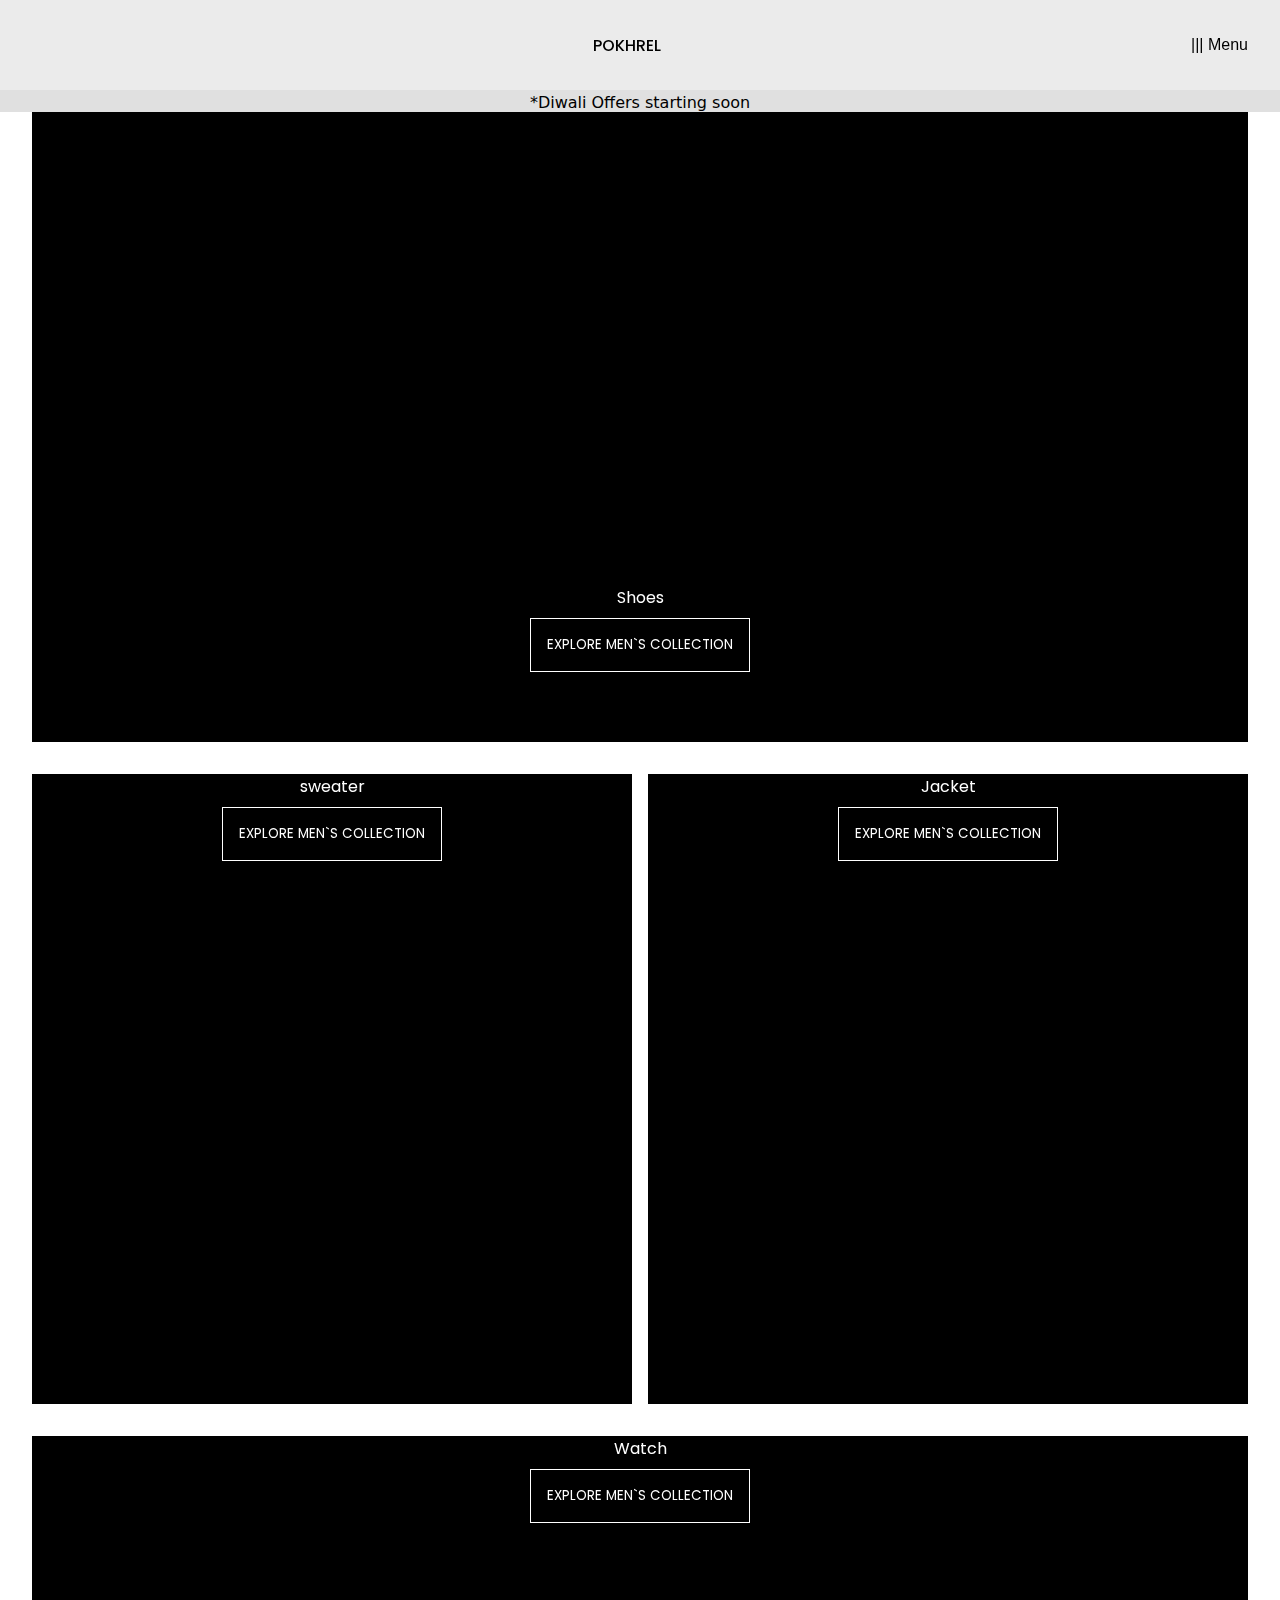
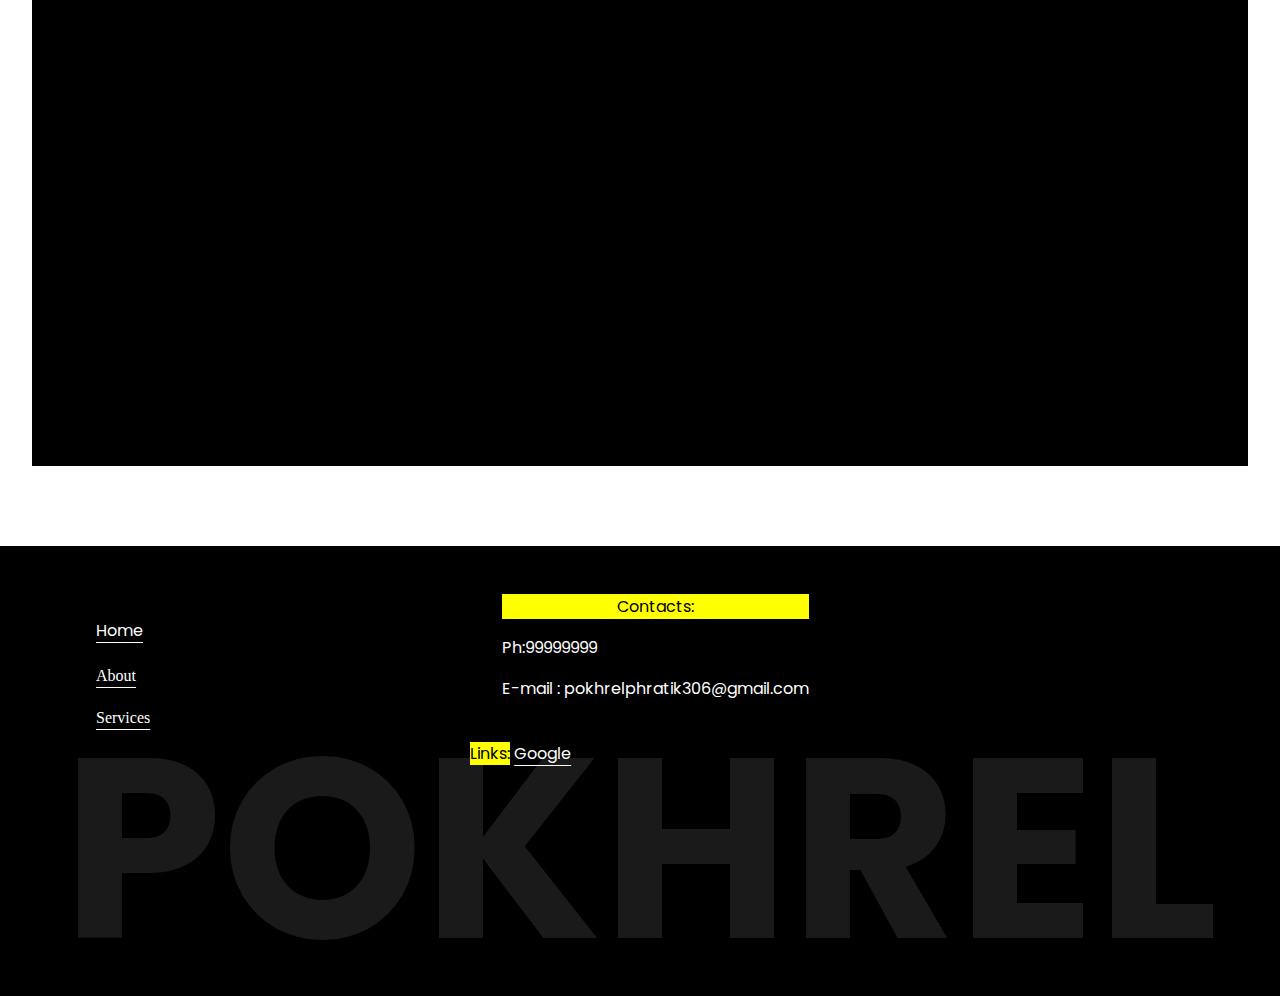
==== index.html @ b0b7d76a "adding all files excluding images" ====
<!DOCTYPE html>
<html lang="en">

<head>
    <meta charset="UTF-8">
    <meta name="viewport" content="width=device-width, initial-scale=1.0">
    <meta name="author" content="Parteek Pokhrel Accociated with Anmol Randhawa">
    <meta name="description" content="Fashon Website for the Last Semester Project">
    <title>POKHREL/Home</title>
    <link rel="icon" type="image/x-icon" href="project1imgs/icons/shopping-bag.png">
    <link rel="stylesheet" href="01-project1.Css">
    <link rel="stylesheet" href="02-project1.css">


    <style>
       

        /* <!-- // custome content grid width design //  --> */
        .Custome-width-content {
            display: grid;
            grid-template-columns: [full] 2rem [breakout-start] 1rem [content-start] 1fr [content-end] 2rem[breakout-end] 2rem[full];
        }

        .Custome-width-content * {
            grid-column: content;
        }

        /* <!-- // custome content grid width design ends //  --> */


        @media (width>540px) {

            /* <!-- // custome breakoutwidth design //  --> */
            .Custome-width-content {
                display: grid;
                grid-template-columns: [full] 1fr [breakout-start] 5rem [content-start] 25rem [content-end] 5rem[breakout-end] 1fr[full];
            }

            .Custome-width-content * {
                grid-column: content;
            }

            /* <!-- // custome breakout width design ends //  --> */
        }
        @import url('https://fonts.googleapis.com/css2?family=Delius&display=swap');
       
    </style>



</head>

<body>


    <header>
        <div class="navWrapper">
            <img src="project1imgs/icons/profile-user.png" alt="">

            <ul class="navlinks">
                <li class="navLinks--items"><a href="#HOME-PAGE">POKHREL</a></li>
                <li class="navLinks--items js-menubtn"> ||| Menu
                    <div visiblility="false" class="navLinks--items--Menu">
                        <ul>
                           
                            <li class="manuItems"><a href="collections.html">

                                    <span>Collections</span></a></li>

                            <li class="manuItems"><a href="clothes.html">

                                    <span>Clothes</span></a></li>

                            <li class="manuItems"><a href="Shoes&Watches.html">

                                    <span>Shoes & Watches</span></a></li>


                            <li class="manuItems menu-MetaOption"><a href="extra.html">

                                    <span>Your Orders</span>
                                </a></li>


                            <li class="manuItems menu-MetaOption"><a href="about.html">

                                    <span>About Us</span>
                                </a></li>



                        </ul>
                    </div>
                </li>
            </ul>




        </div>
    </header>


    <main>
        <section class="homePage-Section" id="HOME-PAGE"></section>
        <!-- notify bar  -->
        <div class=" hompageItem notifybar">

            *Diwali Offers starting soon

        </div>

            <!-- images homepage  -->
              <div class="hompageItem ImagesGrid">

            <!-- <div class="images-gridItem">
                <img src="project1imgs/watch1.png" alt="">
                <div class="prodcutInfo">
                    <p>Watch</p>
                    <button>EXPLORE MEN`S COLLECTION</button>
                </div>
            </div> -->

        </div>
        </section>


    </main>

    <footer>
        
            <div class="footerLogo"><h2>POKHREL</h2></div>
            <div class="footerContent">

                <ul class="footerLists">
                    <li class="footersList-items1"><a href="#HOME-PAGE">Home</a></li>
                    <li class="footersList-items1">About</li>
                    <li class="footersList-items1">Services</li>
                </ul>
                <ul class="footerLists">
                    <li class="footerList-items2 ContactList"> <span class="footerHeading">Contacts:</span>
                       <span>Ph:99999999</span>
                       <span>E-mail : pokhrelphratik306@gmail.com</span>
                    </li>
                    <li class="footerList-items2"><span class="footerHeading">Links:</span>
                        <span><a href="www.google.com">Google</a></span>
                        
                    </li>
                </ul>

            </div>

        
    </footer>

</body>
<script>

    const imageGrid = document.querySelector('.ImagesGrid');
    const menuBtn = document.querySelector('.js-menubtn');
    let menuElement = document.querySelector('.navLinks--items--Menu');
    let menuVisibility = menuElement.getAttribute('visiblility');

    //  for header only
    menuBtn.addEventListener('click', () => {

        if (menuVisibility === 'false') {
            console.log('seeting ture');
            menuVisibility = "true";
            menuElement.setAttribute('visibility', menuVisibility);
        } else {
            console.log('seeting false');
            menuVisibility = "false";
            menuElement.setAttribute('visibility', menuVisibility);
        }

    })


    // home page images //

    const imagesOnHome = [
        {
            image: 'project1imgs/pexels-ana-vieira-1110685065-26542634.jpg',
            title: 'Shoes',
            button: 'EXPLORE MEN`S COLLECTION'
        },
        {
            image: 'project1imgs/pexels-koolshooters-6975803.jpg',
            title: 'sweater',
            button: 'EXPLORE MEN`S COLLECTION'
        },
        {
            image: 'project1imgs/pexels-koolshooters-6975999.jpg',
            title: 'Jacket',
            button: 'EXPLORE MEN`S COLLECTION'
        },
        {
            image: 'project1imgs/watch1.png',
            title: 'Watch',
            button: 'EXPLORE MEN`S COLLECTION'
        }
    ];


    // for homepage images
    let htmlGenerator = '';

    imagesOnHome.forEach((img) => {

        htmlGenerator += ` <div class="images-gridItem" style=" --bgImg: url(${img.image});">
                
                <div class="prodcutInfo">
                <p>${img.title}</p>
                <button class="exlporeBtn">${img.button}</button>
            </div>
          
        </div>`;

        imageGrid.innerHTML = htmlGenerator;

    });

    //redirect funtion

     function redirectToCollection(){
         
        window.location.href = 'collections.html';
     }
   const Buttons = document.querySelectorAll('.exlporeBtn');

   Buttons.forEach((button)=>{
    button.addEventListener('click',redirectToCollection)
   })


</script>

</html>
---- 01-project1.Css ----
/* this file contains header settings  */

   @import url('https://fonts.googleapis.com/css2?family=Poppins:wght@500&display=swap');

   :root {
       --primanry-black: black;
       --primary-white: white;
       --prefer-gray1: #f2f2f2;
       --prefer-gray2: #e9e9e9;
       --prefer-gray3: #e0e0e0;
       --navWrapper-items-gap: 2rem;
       --header-element-sides-Gap: 1rem;
       --nav-menu-gap: 1rem;
       --animate-menu-options: 0;

   }

   * {
       margin: 0;
       padding: 0;
       box-sizing: border-box;
       font-family: "Poppins", sans-serif;
   }

   header {
       
       background: transparent;
       background-color: rgba(255, 255, 255, 0.352);
       backdrop-filter: blur(10px);
       position: fixed;
       z-index: 9999;
       width: 100vw;
       height: 10%;
       align-content: center;
   }


   .navWrapper {
       display: flex;
       gap: var(--navWrapper-items-gap);



   }

   .navWrapper img {
       width: 2rem;
       margin-left: var(--header-element-sides-Gap);


   }

   .navlinks {
       display: flex;
       list-style: none;
       width: 100%;
   }

   .navLinks--items {
       margin: auto 0;


   }

   .navLinks--items a {
       text-decoration: none;
       color: var(--primanry-black);
       font-weight: 500;

   }

   .navLinks--items:nth-child(1) {
       margin: auto;
       margin-right: 0;
       border-left: hidden;
   }

   .navLinks--items:nth-child(1),
   .navLinks--items:nth-child(2) {
       padding: 0 1rem;


   }

   .navLinks--items:last-child {
       font-family:'Lucida Sans', 'Lucida Sans Regular', 'Lucida Grande', 'Lucida Sans Unicode', Geneva, Verdana, sans-serif;
       user-select: none;
       margin-left: auto;
       margin-right: var(--header-element-sides-Gap);
       cursor: pointer;
       position: relative;
       

   }

   /* //menu in header //  */

   .navLinks--items--Menu[visibility="true"] {
       display: block;
       animation: openMenuAnimateIn 0.5s forwards ease-out;
   }

   .navLinks--items--Menu[visibility="false"] {
       display: block;
       right: -20rem;

       animation: openMenuAnimateOut 0.5s forwards ease-in;
   }

   .navLinks--items--Menu {
         transform: translate( 20px ,50px);
       display: none;
       position: absolute;
       background: transparent;
       background-color: var(--primary-white);
       right: 0;
       width: max(300px, 25vw);
       aspect-ratio: 1/2;
       overflow: hidden;
       border-radius: 12px;
       box-shadow: 0px 0px 3px 0px rgb(162, 162, 162);




   }

   .navLinks--items--Menu ul {
       margin: 25% 3rem;

       list-style: none;
       display: grid;
       grid-template-columns: 1fr;
       grid-row: 3rem;
       grid-auto-rows: 3rem;
       grid-auto-flow: row;
       row-gap: var(--nav-menu-gap);


   }

   .manuItems {
       position: relative;
       width: 100%;
       text-align: start;
       margin: 0 auto;
       border-radius: 12px;

   }

   .manuItems a {

       justify-content: start;
       align-items: center;
       gap: 1.8rem;
       padding: 0.5em 1em;
       height: 100%;

   }
   @media(hover: none){
   .manuItems:not(.menu-MetaOption) a::after{
    content: '>';
    opacity: 1;
    margin-left: 1rem;
    display: inline;}
}

   /* //hover item //  */
   @media (hover:hover){
   .manuItems:not(.menu-MetaOption) a::after{
    content: '>';
    opacity: 0;
    margin-left: 1rem;
    display: inline;
    
}
.manuItems a:hover::after {
    transition: 1s;
    opacity: 1;
     
   }}

   .menu-MetaOption a{
    color: rgb(127, 127, 127);
   }
   .menu-MetaOption a:hover{
    text-decoration: underline;
    text-underline-offset: 0.5rem;
   }



   /* // animations //  */
   @keyframes openMenuAnimateIn {
       0% {
           right: -20rem;

       }

       100% {}
   }

   @keyframes openMenuAnimateOut {
       0% {

           right: -1rem;
           display: block;

       }

       100% {
           display: none;
       }
   }
---- 02-project1.css ----
:root{
        
    --aspectL-gridImages: 1.3;
    --bgSize: 150%;
    --gridIMG-XMargin : 0;
    --gridIMG-YMargin : 0;
    --footerContent-padding: 1rem;
   }

   
    html {
        scroll-behavior: smooth;
        scroll-padding-top: 100px;
        scrollbar-width: none;
        width: 100vw;
    }


   
    .homePage-Section {
        overflow: clip;
        display: flex;
        flex-direction: column;

    }

    .notifybar {

        background-color: var(--prefer-gray3);
        min-height: 7rem;
        text-align: center;
        align-content: end;
        font-family: "Playwrite CU", system-ui;
        font-optical-sizing: auto;
    }

    .ImagesGrid{
        
        display: flex;
        flex-direction: column;
        
        gap: 1rem;
        overflow: clip;
        width: 100%;
        padding:0.5rem;
     
       
        
    }
    .images-gridItem {
        
        background: var(--bgImg) var(--gridIMG-XMargin) var(--gridIMG-YMargin), black;
        background-size: cover;
        
        background-size: var(--bgSize);
        background-repeat:no-repeat;
        position: relative;

        z-index: 1;
        width: 100%;
        aspect-ratio: 1/var(--aspectL-gridImages);
    
        height: 70svh;
        
    }
    
    
    .prodcutInfo {
        min-height: 25%;
        position: sticky;
        display: flex;
        flex-direction: column;
        z-index: 99;
        gap: 0.5rem;
        align-items: center;


    }

    .prodcutInfo p {
        color: var(--primary-white);
        user-select: none;
    }

    .prodcutInfo button {
        padding: 1rem;
        cursor: pointer;

    }
    footer{
        background-color: var( --primanry-black);
        
        height: 50svh;
        position: relative;
        overflow: hidden;
    }
    .footerLogo{
        
        position: absolute;
        width: 100vw;
        
        height: 100%;
        text-align: center;
        align-content: end;
        transform: translate(0 , 45px);
        z-index: 0;
        
    }
    .footerLogo h2{
        font-size: 20vw;
        color: var(--primary-white);
        opacity: 0.1;
    }

    /* footer settings  */
    /* footer settings  */

    .footerContent{
        align-items: center;
        padding: 2rem var(--footerContent-padding);
        z-index: 1;
        position: relative;
        color: var(--primary-white);
        display: flex;
        gap: 25vw;
    }
     .footerContent ul{
       list-style: none;
       display: flex;
       flex-direction: column;
       gap: 1.5rem;
    }
    .footerContent ul li {
        font-family: "Delius", cursive;
font-weight: 400;
font-style: normal;
text-decoration: underline;
text-underline-offset: 6px;
cursor: pointer;


}

.footerHeading{
    color: var(--primanry-black);
    background-color: yellow;
    text-align: center;

}
.footerContent ul:last-child li{
        text-decoration: none;

    }
    .footerContent a{
        color: var(--primary-white);
    }
   
    .ContactList span{
        margin: 1rem 2rem;
      display: block;
    }

 
    @media (width <= 502px){
        .images-gridItem{
            background-position: center;
            
        }
        .prodcutInfo{
            transform: translate(0, 20rem);
        }
    }

    /* //laptop //  */

    @media (width > 502px) {
        .ImagesGrid {
            display: grid;
            grid-template-columns: repeat(2,1fr);
            grid-template-rows: repeat(3, 1fr);
            grid-auto-flow: row;
            place-content: center;
            gap: 2rem 1rem;
            
            
            padding: 0 2rem;
        }
        
        .images-gridItem{
            --bgSize: 110%;
            --bgSize: cover;
            --aspectL-gridImages: 0.6;
            gap: 0;
        }


        .images-gridItem:nth-child(1){
            grid-row: 1/1;
            grid-column: 1/3;
        
        }

        .images-gridItem:nth-child(2){
            grid-row: 2/2;
            grid-column: 1/2;
            
        }
        .images-gridItem:nth-child(2),
        .images-gridItem:nth-child(3){
            
            width: 100%;
            background-position: center;
            --aspectL-gridImages: 1.2;

        }
        .images-gridItem:nth-child(3){
            grid-row: 2/2;
            grid-column: 2/3;
        }
        .images-gridItem:nth-child(4){
            grid-row: 3/3;
            grid-column: 1/3;
        
           
        }
        
        .prodcutInfo button{
            background: transparent;
            backdrop-filter: blur(10px);
            color: var(--primary-white);
            border: 1px solid var(--primary-white);
            transition: 0.6s ease-out;
        }
        .prodcutInfo button:hover {
           padding: 1rem 2rem;

    }

    .prodcutInfo{
        top: 70%;
    }

    footer{
        margin-top: 5rem;
    }
    .footerContent{
        --footerContent-padding: 6rem;

    }
    }
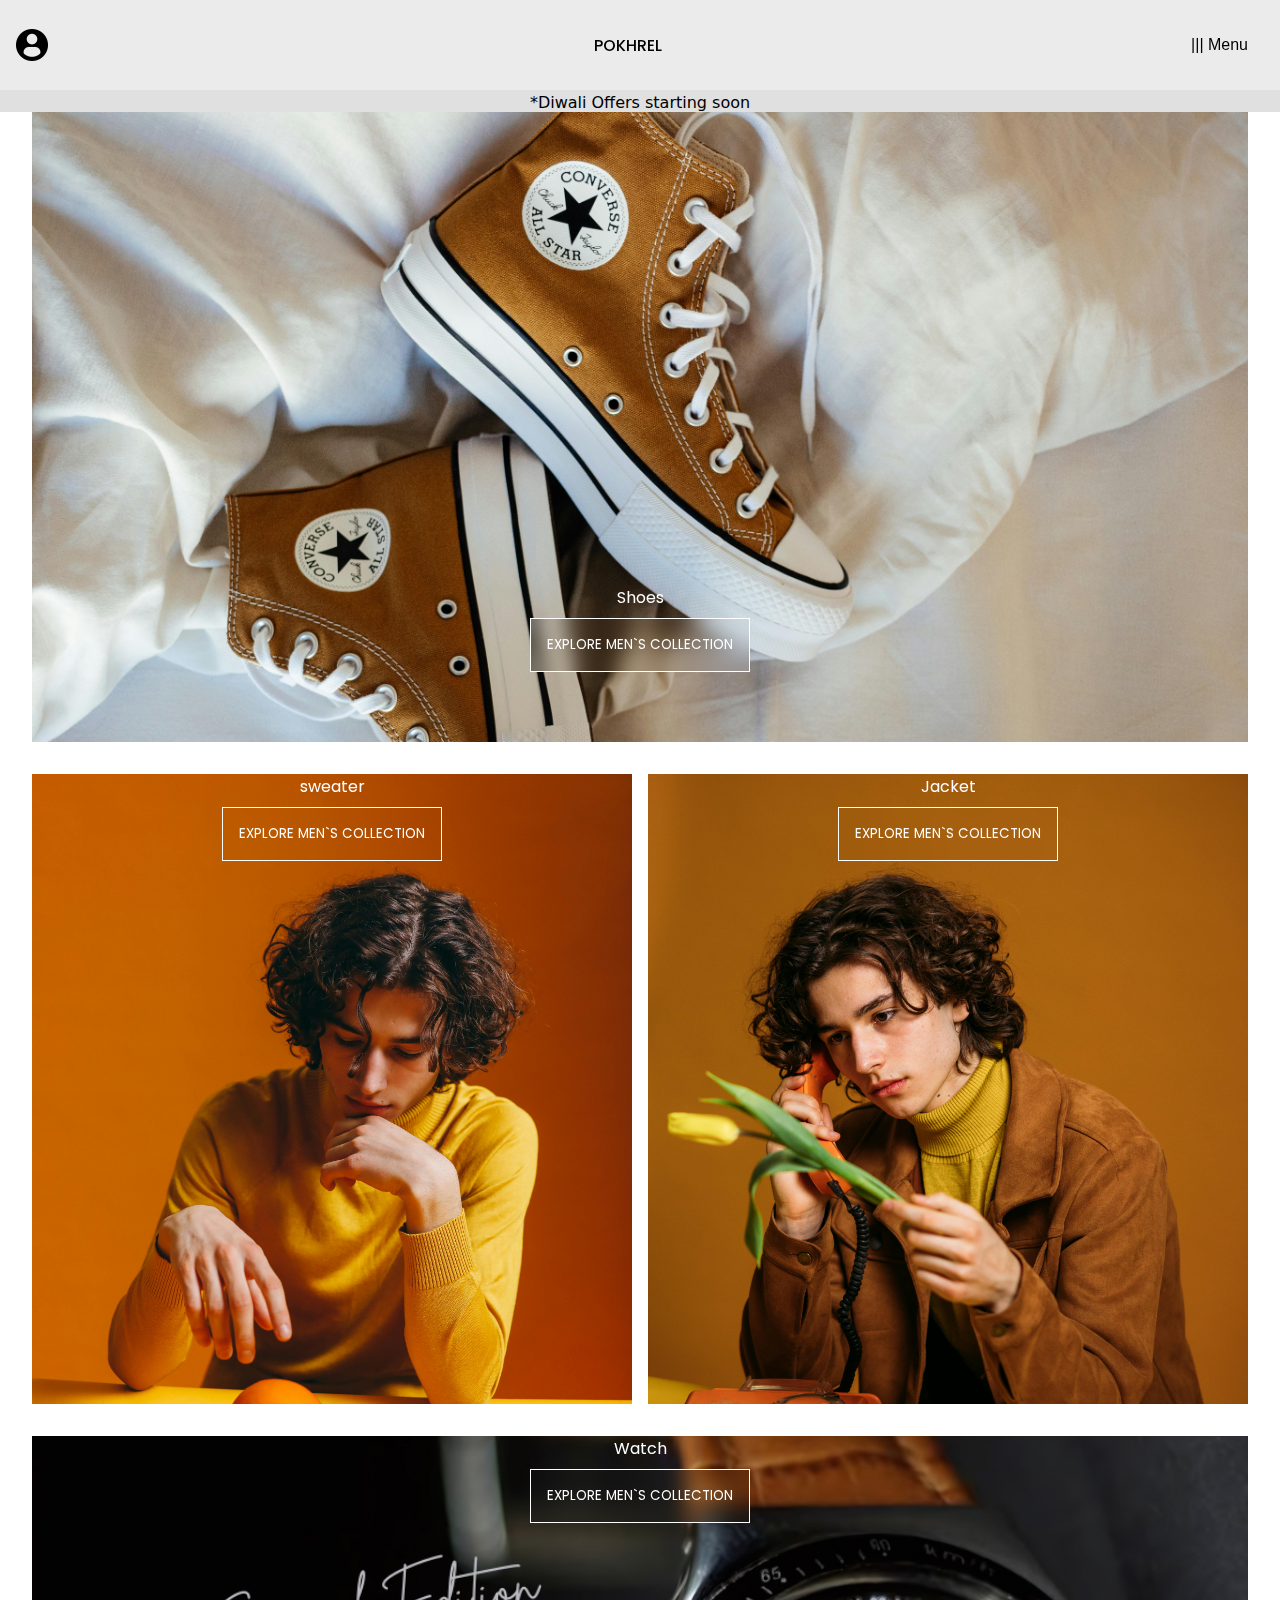
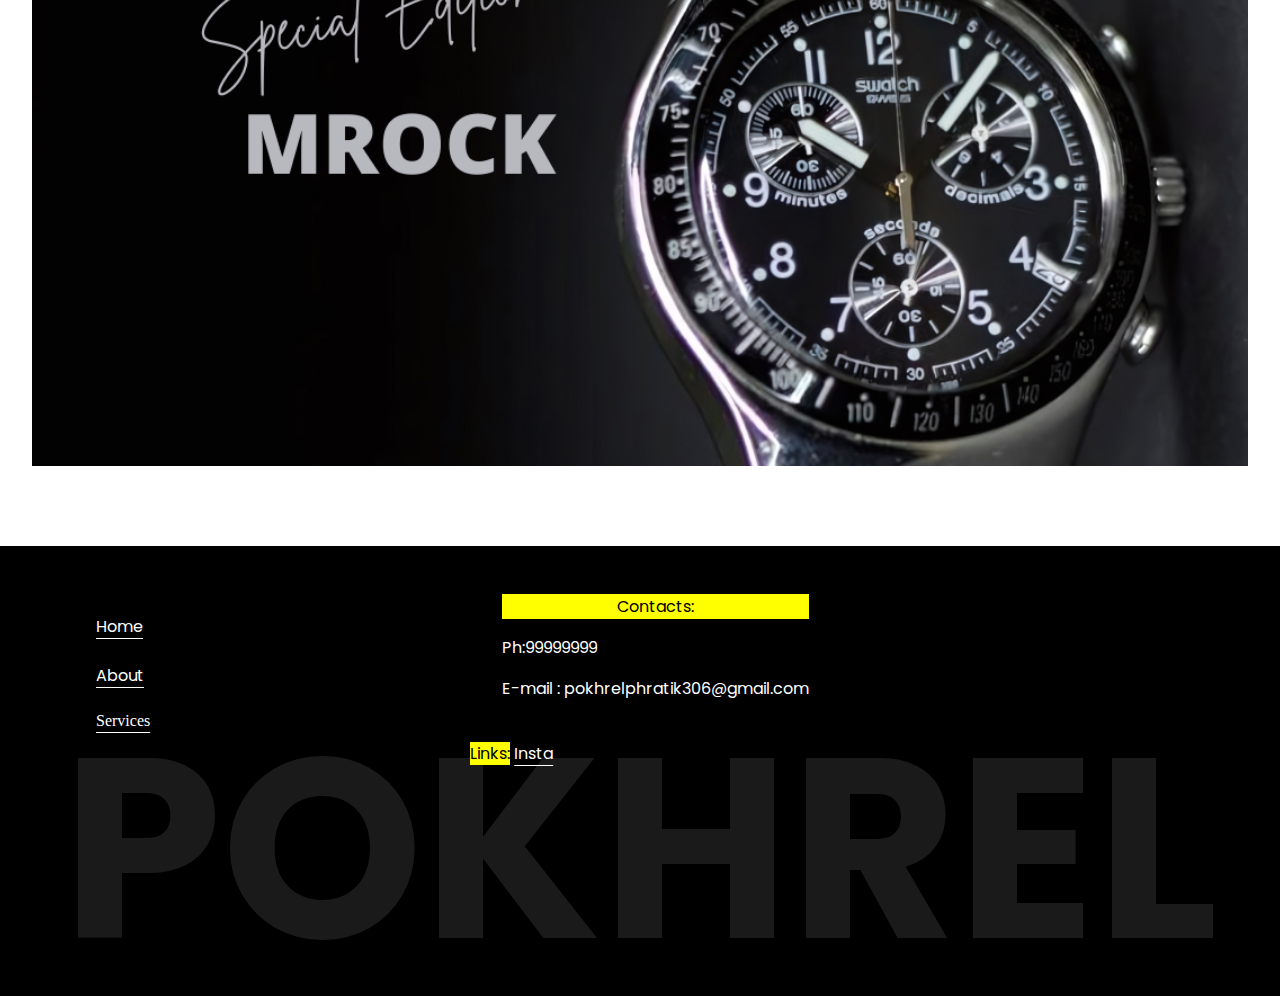
==== commit c1bba71e: "Update index.html" ====
--- a/index.html
+++ b/index.html
@@ -134,7 +134,7 @@
 
                 <ul class="footerLists">
                     <li class="footersList-items1"><a href="#HOME-PAGE">Home</a></li>
-                    <li class="footersList-items1">About</li>
+                    <li class="footersList-items1"><a href="about.html">About</a></li>
                     <li class="footersList-items1">Services</li>
                 </ul>
                 <ul class="footerLists">
@@ -143,7 +143,7 @@
                        <span>E-mail : pokhrelphratik306@gmail.com</span>
                     </li>
                     <li class="footerList-items2"><span class="footerHeading">Links:</span>
-                        <span><a href="www.google.com">Google</a></span>
+                        <span><a href="https://www.instagram.com/prateek_306?igsh=MWFsaTdrM2NxbWRiOQ==">Insta</a></span>
                         
                     </li>
                 </ul>
@@ -236,4 +236,4 @@
 
 </script>
 
-</html>+</html>
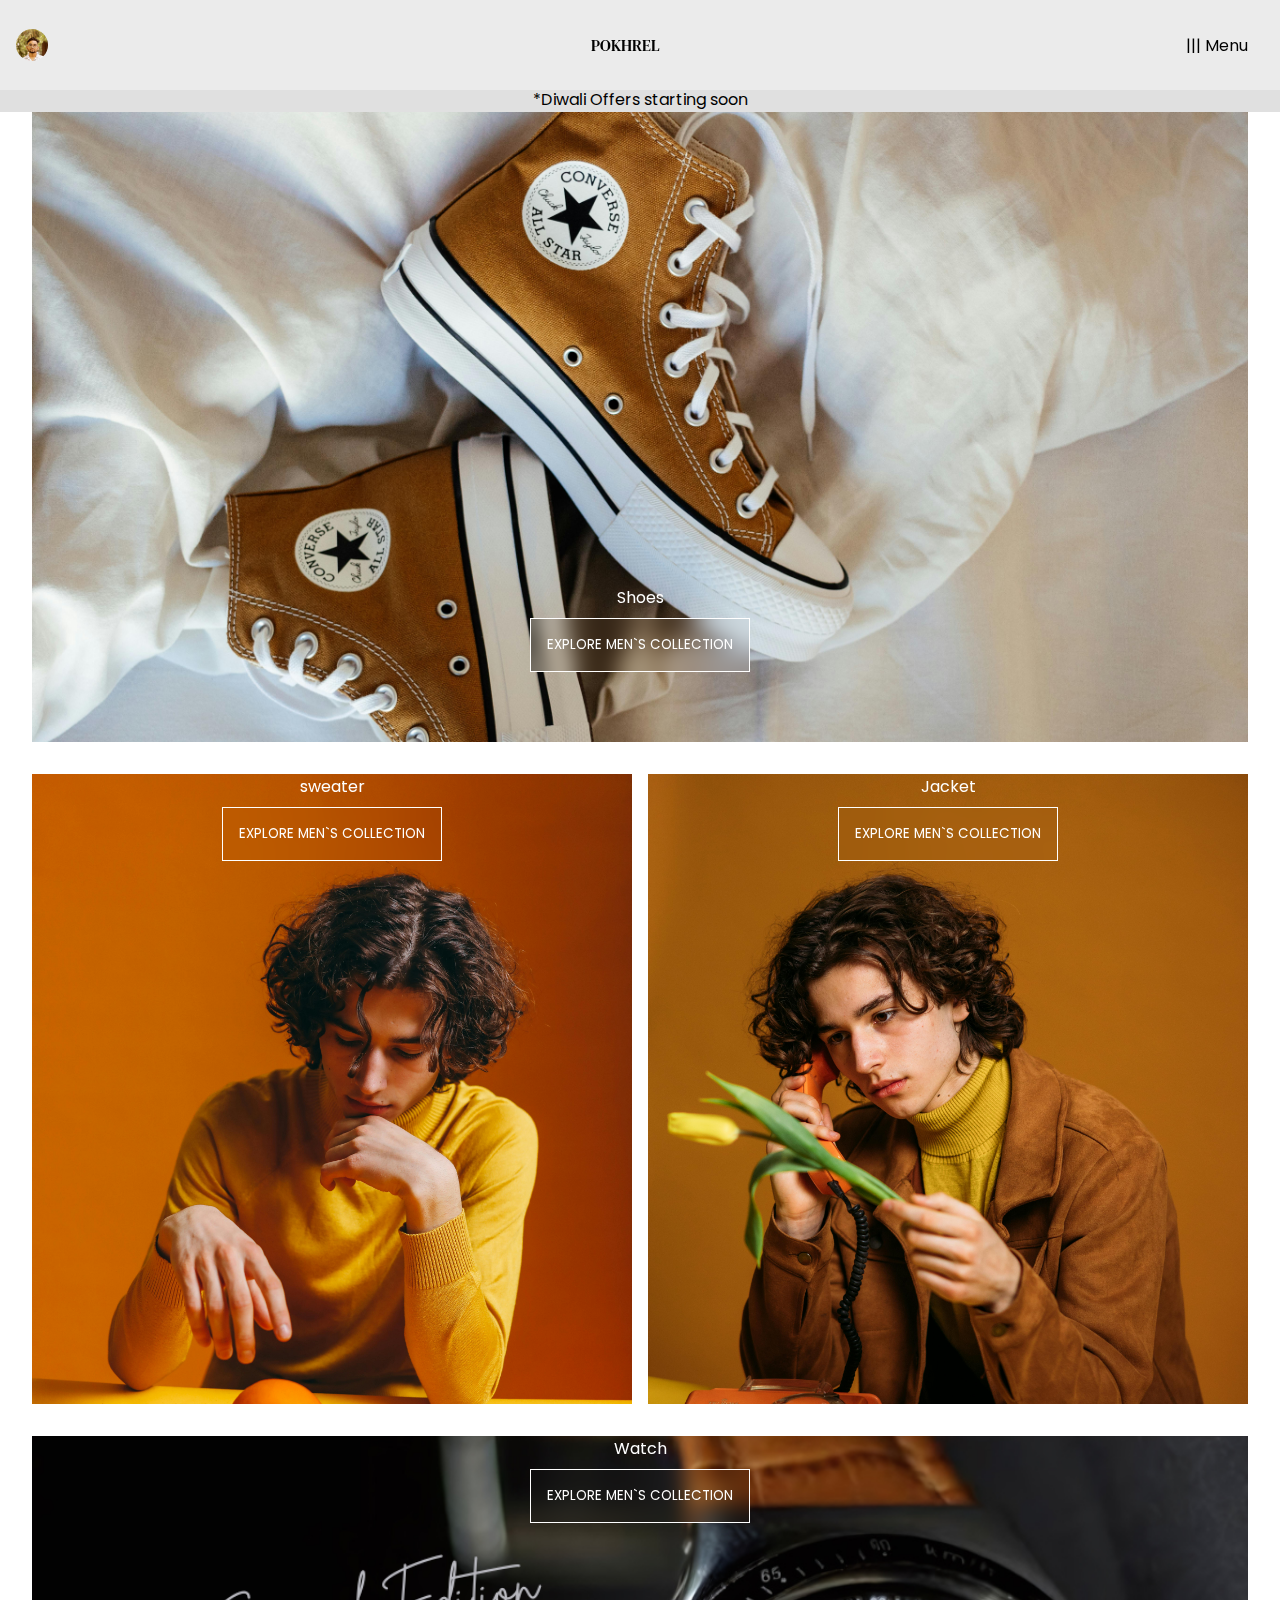
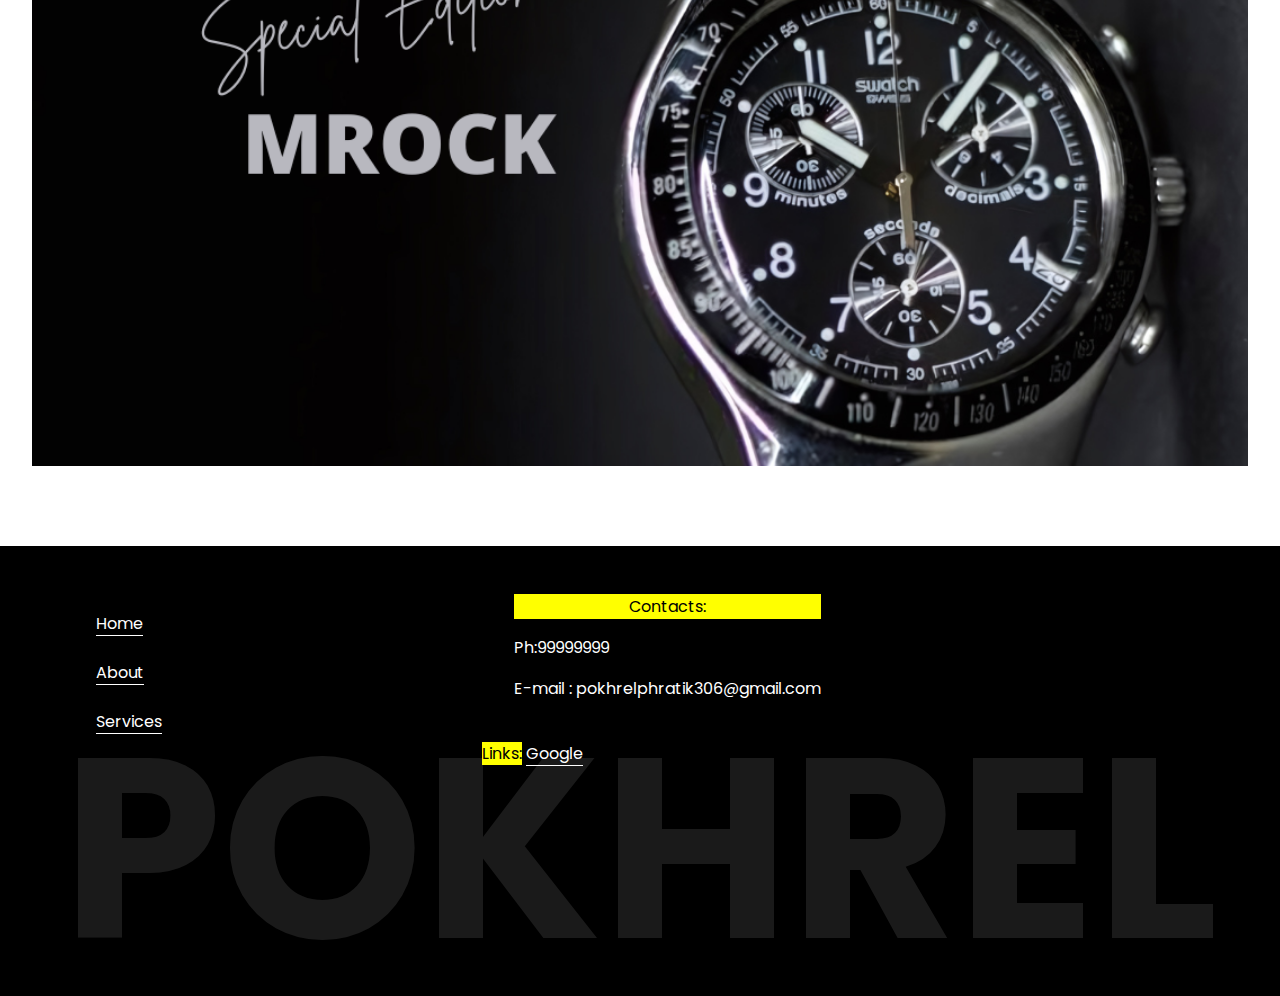
==== commit 210789c8: "adding updated site" ====
--- a/index.html
+++ b/index.html
@@ -1,239 +1,239 @@
-<!DOCTYPE html>
-<html lang="en">
-
-<head>
-    <meta charset="UTF-8">
-    <meta name="viewport" content="width=device-width, initial-scale=1.0">
-    <meta name="author" content="Parteek Pokhrel Accociated with Anmol Randhawa">
-    <meta name="description" content="Fashon Website for the Last Semester Project">
-    <title>POKHREL/Home</title>
-    <link rel="icon" type="image/x-icon" href="project1imgs/icons/shopping-bag.png">
-    <link rel="stylesheet" href="01-project1.Css">
-    <link rel="stylesheet" href="02-project1.css">
-
-
-    <style>
-       
-
-        /* <!-- // custome content grid width design //  --> */
-        .Custome-width-content {
-            display: grid;
-            grid-template-columns: [full] 2rem [breakout-start] 1rem [content-start] 1fr [content-end] 2rem[breakout-end] 2rem[full];
-        }
-
-        .Custome-width-content * {
-            grid-column: content;
-        }
-
-        /* <!-- // custome content grid width design ends //  --> */
-
-
-        @media (width>540px) {
-
-            /* <!-- // custome breakoutwidth design //  --> */
-            .Custome-width-content {
-                display: grid;
-                grid-template-columns: [full] 1fr [breakout-start] 5rem [content-start] 25rem [content-end] 5rem[breakout-end] 1fr[full];
-            }
-
-            .Custome-width-content * {
-                grid-column: content;
-            }
-
-            /* <!-- // custome breakout width design ends //  --> */
-        }
-        @import url('https://fonts.googleapis.com/css2?family=Delius&display=swap');
-       
-    </style>
-
-
-
-</head>
-
-<body>
-
-
-    <header>
-        <div class="navWrapper">
-            <img src="project1imgs/icons/profile-user.png" alt="">
-
-            <ul class="navlinks">
-                <li class="navLinks--items"><a href="#HOME-PAGE">POKHREL</a></li>
-                <li class="navLinks--items js-menubtn"> ||| Menu
-                    <div visiblility="false" class="navLinks--items--Menu">
-                        <ul>
-                           
-                            <li class="manuItems"><a href="collections.html">
-
-                                    <span>Collections</span></a></li>
-
-                            <li class="manuItems"><a href="clothes.html">
-
-                                    <span>Clothes</span></a></li>
-
-                            <li class="manuItems"><a href="Shoes&Watches.html">
-
-                                    <span>Shoes & Watches</span></a></li>
-
-
-                            <li class="manuItems menu-MetaOption"><a href="extra.html">
-
-                                    <span>Your Orders</span>
-                                </a></li>
-
-
-                            <li class="manuItems menu-MetaOption"><a href="about.html">
-
-                                    <span>About Us</span>
-                                </a></li>
-
-
-
-                        </ul>
-                    </div>
-                </li>
-            </ul>
-
-
-
-
-        </div>
-    </header>
-
-
-    <main>
-        <section class="homePage-Section" id="HOME-PAGE"></section>
-        <!-- notify bar  -->
-        <div class=" hompageItem notifybar">
-
-            *Diwali Offers starting soon
-
-        </div>
-
-            <!-- images homepage  -->
-              <div class="hompageItem ImagesGrid">
-
-            <!-- <div class="images-gridItem">
-                <img src="project1imgs/watch1.png" alt="">
-                <div class="prodcutInfo">
-                    <p>Watch</p>
-                    <button>EXPLORE MEN`S COLLECTION</button>
-                </div>
-            </div> -->
-
-        </div>
-        </section>
-
-
-    </main>
-
-    <footer>
-        
-            <div class="footerLogo"><h2>POKHREL</h2></div>
-            <div class="footerContent">
-
-                <ul class="footerLists">
-                    <li class="footersList-items1"><a href="#HOME-PAGE">Home</a></li>
-                    <li class="footersList-items1"><a href="about.html">About</a></li>
-                    <li class="footersList-items1">Services</li>
-                </ul>
-                <ul class="footerLists">
-                    <li class="footerList-items2 ContactList"> <span class="footerHeading">Contacts:</span>
-                       <span>Ph:99999999</span>
-                       <span>E-mail : pokhrelphratik306@gmail.com</span>
-                    </li>
-                    <li class="footerList-items2"><span class="footerHeading">Links:</span>
-                        <span><a href="https://www.instagram.com/prateek_306?igsh=MWFsaTdrM2NxbWRiOQ==">Insta</a></span>
-                        
-                    </li>
-                </ul>
-
-            </div>
-
-        
-    </footer>
-
-</body>
-<script>
-
-    const imageGrid = document.querySelector('.ImagesGrid');
-    const menuBtn = document.querySelector('.js-menubtn');
-    let menuElement = document.querySelector('.navLinks--items--Menu');
-    let menuVisibility = menuElement.getAttribute('visiblility');
-
-    //  for header only
-    menuBtn.addEventListener('click', () => {
-
-        if (menuVisibility === 'false') {
-            console.log('seeting ture');
-            menuVisibility = "true";
-            menuElement.setAttribute('visibility', menuVisibility);
-        } else {
-            console.log('seeting false');
-            menuVisibility = "false";
-            menuElement.setAttribute('visibility', menuVisibility);
-        }
-
-    })
-
-
-    // home page images //
-
-    const imagesOnHome = [
-        {
-            image: 'project1imgs/pexels-ana-vieira-1110685065-26542634.jpg',
-            title: 'Shoes',
-            button: 'EXPLORE MEN`S COLLECTION'
-        },
-        {
-            image: 'project1imgs/pexels-koolshooters-6975803.jpg',
-            title: 'sweater',
-            button: 'EXPLORE MEN`S COLLECTION'
-        },
-        {
-            image: 'project1imgs/pexels-koolshooters-6975999.jpg',
-            title: 'Jacket',
-            button: 'EXPLORE MEN`S COLLECTION'
-        },
-        {
-            image: 'project1imgs/watch1.png',
-            title: 'Watch',
-            button: 'EXPLORE MEN`S COLLECTION'
-        }
-    ];
-
-
-    // for homepage images
-    let htmlGenerator = '';
-
-    imagesOnHome.forEach((img) => {
-
-        htmlGenerator += ` <div class="images-gridItem" style=" --bgImg: url(${img.image});">
-                
-                <div class="prodcutInfo">
-                <p>${img.title}</p>
-                <button class="exlporeBtn">${img.button}</button>
-            </div>
-          
-        </div>`;
-
-        imageGrid.innerHTML = htmlGenerator;
-
-    });
-
-    //redirect funtion
-
-     function redirectToCollection(){
-         
-        window.location.href = 'collections.html';
-     }
-   const Buttons = document.querySelectorAll('.exlporeBtn');
-
-   Buttons.forEach((button)=>{
-    button.addEventListener('click',redirectToCollection)
-   })
-
-
-</script>
-
-</html>
+<!DOCTYPE html>
+<html lang="en">
+
+<head>
+    <meta charset="UTF-8">
+    <meta name="viewport" content="width=device-width, initial-scale=1.0">
+    <meta name="author" content="Parteek Pokhrel Accociated with Anmol Randhawa">
+    <meta name="description" content="Fashon Website for the Last Semester Project">
+    <title>POKHREL/Home</title>
+    <link rel="icon" type="image/x-icon" href="project1imgs/icons/shopping-bag.png">
+    <link rel="stylesheet" href="01-project1.Css">
+    <link rel="stylesheet" href="02-project1.css">
+
+
+    <style>
+       
+
+        /* <!-- // custome content grid width design //  --> */
+        .Custome-width-content {
+            display: grid;
+            grid-template-columns: [full] 2rem [breakout-start] 1rem [content-start] 1fr [content-end] 2rem[breakout-end] 2rem[full];
+        }
+
+        .Custome-width-content * {
+            grid-column: content;
+        }
+
+        /* <!-- // custome content grid width design ends //  --> */
+
+
+        @media (width>540px) {
+
+            /* <!-- // custome breakoutwidth design //  --> */
+            .Custome-width-content {
+                display: grid;
+                grid-template-columns: [full] 1fr [breakout-start] 5rem [content-start] 25rem [content-end] 5rem[breakout-end] 1fr[full];
+            }
+
+            .Custome-width-content * {
+                grid-column: content;
+            }
+
+            /* <!-- // custome breakout width design ends //  --> */
+        }
+        @import url('https://fonts.googleapis.com/css2?family=Delius&display=swap');
+       
+    </style>
+
+
+
+</head>
+
+<body>
+
+
+    <header>
+        <div class="navWrapper">
+            <img src="project1imgs/authorPic.jpg" alt="">
+
+            <ul class="navlinks">
+                <li class="navLinks--items"><a href="#HOME-PAGE">POKHREL</a></li>
+                <li class="navLinks--items js-menubtn"> ||| Menu
+                    <div visiblility="false" class="navLinks--items--Menu">
+                        <ul>
+                           
+                            <li class="manuItems"><a href="collections.html">
+
+                                    <span>Collections</span></a></li>
+
+                            <li class="manuItems"><a href="clothes.html">
+
+                                    <span>Clothes</span></a></li>
+
+                            <li class="manuItems"><a href="Shoes&Watches.html">
+
+                                    <span>Shoes & Watches</span></a></li>
+
+
+                            <li class="manuItems menu-MetaOption"><a href="extra.html">
+
+                                    <span>Your Orders</span>
+                                </a></li>
+
+
+                            <li class="manuItems menu-MetaOption"><a href="about.html">
+
+                                    <span>About Us</span>
+                                </a></li>
+
+
+
+                        </ul>
+                    </div>
+                </li>
+            </ul>
+
+
+
+
+        </div>
+    </header>
+
+
+    <main>
+        <section class="homePage-Section" id="HOME-PAGE"></section>
+        <!-- notify bar  -->
+        <div class=" hompageItem notifybar">
+
+            *Diwali Offers starting soon
+
+        </div>
+
+            <!-- images homepage  -->
+              <div class="hompageItem ImagesGrid">
+
+            <!-- <div class="images-gridItem">
+                <img src="project1imgs/watch1.png" alt="">
+                <div class="prodcutInfo">
+                    <p>Watch</p>
+                    <button>EXPLORE MEN`S COLLECTION</button>
+                </div>
+            </div> -->
+
+        </div>
+        </section>
+
+
+    </main>
+
+    <footer>
+        
+            <div class="footerLogo"><h2>POKHREL</h2></div>
+            <div class="footerContent">
+
+                <ul class="footerLists">
+                    <li class="footersList-items1"><a href="#HOME-PAGE">Home</a></li>
+                    <li class="footersList-items1">About</li>
+                    <li class="footersList-items1">Services</li>
+                </ul>
+                <ul class="footerLists">
+                    <li class="footerList-items2 ContactList"> <span class="footerHeading">Contacts:</span>
+                       <span>Ph:99999999</span>
+                       <span>E-mail : pokhrelphratik306@gmail.com</span>
+                    </li>
+                    <li class="footerList-items2"><span class="footerHeading">Links:</span>
+                        <span><a href="www.google.com">Google</a></span>
+                        
+                    </li>
+                </ul>
+
+            </div>
+
+        
+    </footer>
+
+</body>
+<script>
+
+    const imageGrid = document.querySelector('.ImagesGrid');
+    const menuBtn = document.querySelector('.js-menubtn');
+    let menuElement = document.querySelector('.navLinks--items--Menu');
+    let menuVisibility = menuElement.getAttribute('visiblility');
+
+    //  for header only
+    menuBtn.addEventListener('click', () => {
+
+        if (menuVisibility === 'false') {
+            console.log('seeting ture');
+            menuVisibility = "true";
+            menuElement.setAttribute('visibility', menuVisibility);
+        } else {
+            console.log('seeting false');
+            menuVisibility = "false";
+            menuElement.setAttribute('visibility', menuVisibility);
+        }
+
+    })
+
+
+    // home page images //
+
+    const imagesOnHome = [
+        {
+            image: 'project1imgs/pexels-ana-vieira-1110685065-26542634.jpg',
+            title: 'Shoes',
+            button: 'EXPLORE MEN`S COLLECTION'
+        },
+        {
+            image: 'project1imgs/pexels-koolshooters-6975803.jpg',
+            title: 'sweater',
+            button: 'EXPLORE MEN`S COLLECTION'
+        },
+        {
+            image: 'project1imgs/pexels-koolshooters-6975999.jpg',
+            title: 'Jacket',
+            button: 'EXPLORE MEN`S COLLECTION'
+        },
+        {
+            image: 'project1imgs/watch1.png',
+            title: 'Watch',
+            button: 'EXPLORE MEN`S COLLECTION'
+        }
+    ];
+
+
+    // for homepage images
+    let htmlGenerator = '';
+
+    imagesOnHome.forEach((img) => {
+
+        htmlGenerator += ` <div class="images-gridItem" style=" --bgImg: url(${img.image});">
+                
+                <div class="prodcutInfo">
+                <p>${img.title}</p>
+                <button class="exlporeBtn">${img.button}</button>
+            </div>
+          
+        </div>`;
+
+        imageGrid.innerHTML = htmlGenerator;
+
+    });
+
+    //redirect funtion
+
+     function redirectToCollection(){
+         
+        window.location.href = 'collections.html';
+     }
+   const Buttons = document.querySelectorAll('.exlporeBtn');
+
+   Buttons.forEach((button)=>{
+    button.addEventListener('click',redirectToCollection)
+   })
+
+
+</script>
+
+</html>--- a/01-project1.Css
+++ b/01-project1.Css
@@ -1,214 +1,238 @@
-   /* this file contains header settings  */
-
-   @import url('https://fonts.googleapis.com/css2?family=Poppins:wght@500&display=swap');
-
-   :root {
-       --primanry-black: black;
-       --primary-white: white;
-       --prefer-gray1: #f2f2f2;
-       --prefer-gray2: #e9e9e9;
-       --prefer-gray3: #e0e0e0;
-       --navWrapper-items-gap: 2rem;
-       --header-element-sides-Gap: 1rem;
-       --nav-menu-gap: 1rem;
-       --animate-menu-options: 0;
-
-   }
-
-   * {
-       margin: 0;
-       padding: 0;
-       box-sizing: border-box;
-       font-family: "Poppins", sans-serif;
-   }
-
-   header {
-       
-       background: transparent;
-       background-color: rgba(255, 255, 255, 0.352);
-       backdrop-filter: blur(10px);
-       position: fixed;
-       z-index: 9999;
-       width: 100vw;
-       height: 10%;
-       align-content: center;
-   }
-
-
-   .navWrapper {
-       display: flex;
-       gap: var(--navWrapper-items-gap);
-
-
-
-   }
-
-   .navWrapper img {
-       width: 2rem;
-       margin-left: var(--header-element-sides-Gap);
-
-
-   }
-
-   .navlinks {
-       display: flex;
-       list-style: none;
-       width: 100%;
-   }
-
-   .navLinks--items {
-       margin: auto 0;
-
-
-   }
-
-   .navLinks--items a {
-       text-decoration: none;
-       color: var(--primanry-black);
-       font-weight: 500;
-
-   }
-
-   .navLinks--items:nth-child(1) {
-       margin: auto;
-       margin-right: 0;
-       border-left: hidden;
-   }
-
-   .navLinks--items:nth-child(1),
-   .navLinks--items:nth-child(2) {
-       padding: 0 1rem;
-
-
-   }
-
-   .navLinks--items:last-child {
-       font-family:'Lucida Sans', 'Lucida Sans Regular', 'Lucida Grande', 'Lucida Sans Unicode', Geneva, Verdana, sans-serif;
-       user-select: none;
-       margin-left: auto;
-       margin-right: var(--header-element-sides-Gap);
-       cursor: pointer;
-       position: relative;
-       
-
-   }
-
-   /* //menu in header //  */
-
-   .navLinks--items--Menu[visibility="true"] {
-       display: block;
-       animation: openMenuAnimateIn 0.5s forwards ease-out;
-   }
-
-   .navLinks--items--Menu[visibility="false"] {
-       display: block;
-       right: -20rem;
-
-       animation: openMenuAnimateOut 0.5s forwards ease-in;
-   }
-
-   .navLinks--items--Menu {
-         transform: translate( 20px ,50px);
-       display: none;
-       position: absolute;
-       background: transparent;
-       background-color: var(--primary-white);
-       right: 0;
-       width: max(300px, 25vw);
-       aspect-ratio: 1/2;
-       overflow: hidden;
-       border-radius: 12px;
-       box-shadow: 0px 0px 3px 0px rgb(162, 162, 162);
-
-
-
-
-   }
-
-   .navLinks--items--Menu ul {
-       margin: 25% 3rem;
-
-       list-style: none;
-       display: grid;
-       grid-template-columns: 1fr;
-       grid-row: 3rem;
-       grid-auto-rows: 3rem;
-       grid-auto-flow: row;
-       row-gap: var(--nav-menu-gap);
-
-
-   }
-
-   .manuItems {
-       position: relative;
-       width: 100%;
-       text-align: start;
-       margin: 0 auto;
-       border-radius: 12px;
-
-   }
-
-   .manuItems a {
-
-       justify-content: start;
-       align-items: center;
-       gap: 1.8rem;
-       padding: 0.5em 1em;
-       height: 100%;
-
-   }
-   @media(hover: none){
-   .manuItems:not(.menu-MetaOption) a::after{
-    content: '>';
-    opacity: 1;
-    margin-left: 1rem;
-    display: inline;}
-}
-
-   /* //hover item //  */
-   @media (hover:hover){
-   .manuItems:not(.menu-MetaOption) a::after{
-    content: '>';
-    opacity: 0;
-    margin-left: 1rem;
-    display: inline;
-    
-}
-.manuItems a:hover::after {
-    transition: 1s;
-    opacity: 1;
-     
-   }}
-
-   .menu-MetaOption a{
-    color: rgb(127, 127, 127);
-   }
-   .menu-MetaOption a:hover{
-    text-decoration: underline;
-    text-underline-offset: 0.5rem;
-   }
-
-
-
-   /* // animations //  */
-   @keyframes openMenuAnimateIn {
-       0% {
-           right: -20rem;
-
-       }
-
-       100% {}
-   }
-
-   @keyframes openMenuAnimateOut {
-       0% {
-
-           right: -1rem;
-           display: block;
-
-       }
-
-       100% {
-           display: none;
-       }
+   /* this file contains header settings  */
+
+   @import url('https://fonts.googleapis.com/css2?family=Poppins:wght@500&display=swap');
+   @import url('https://fonts.googleapis.com/css2?family=DM+Serif+Text:ital@0;1&display=swap');
+   @import url('https://fonts.googleapis.com/css2?family=Bodoni+Moda+SC:ital,opsz,wght@0,6..96,400..900;1,6..96,400..900&family=DM+Serif+Text:ital@0;1&family=Dancing+Script:wght@400..700&family=Qwitcher+Grypen:wght@400;700&display=swap');
+   :root {
+       --primanry-black: black;
+       --primary-white: white;
+       --prefer-gray1: #f2f2f2;
+       --prefer-gray2: #e9e9e9;
+       --prefer-gray3: #e0e0e0;
+       --navWrapper-items-gap: 2rem;
+       --header-element-sides-Gap: 1rem;
+       --nav-menu-gap: 1rem;
+       --animate-menu-options: 0;
+
+   }
+
+   * {
+       margin: 0;
+       padding: 0;
+       box-sizing: border-box;
+    }
+    
+    *:not(.navLinks--items:first-child a){
+       font-family: "Poppins", sans-serif;
+
+    }
+    .navLinks--items:first-child a{
+        font-family: "DM Serif Text", serif !important;
+        font-weight: 400;
+        font-style: normal;
+
+        /* font-family: "Bodoni Moda SC", serif;
+        font-optical-sizing: auto;
+        font-weight: <weight>;
+        font-style: normal; */
+      }
+        
+   .navLinks--items:first-child a {
+    margin: auto;
+    margin-right: 0;
+    border-left: hidden;
+   }
+   header {
+       
+       background: transparent;
+       background-color: rgba(255, 255, 255, 0.352);
+       backdrop-filter: blur(10px);
+       position: fixed;
+       z-index: 9999;
+       width: 100vw;
+       height: 10%;
+       align-content: center;
+   }
+
+
+   .navWrapper {
+       display: flex;
+       gap: var(--navWrapper-items-gap);
+
+
+
+   }
+
+   .navWrapper img {
+       border-radius: 50%;
+       object-fit: cover;
+       object-position: center;
+       width: 2rem;
+       margin-left: var(--header-element-sides-Gap);
+
+
+   }
+
+   .navlinks {
+       display: flex;
+       list-style: none;
+       width: 100%;
+   }
+
+   .navLinks--items {
+       margin: auto 0;
+
+
+   }
+
+   .navLinks--items a {
+       text-decoration: none;
+       color: var(--primanry-black);
+       font-weight: 500;
+
+   }
+
+   .navLinks--items:nth-child(1) {
+       margin: auto;
+       margin-right: 0;
+       border-left: hidden;
+   }
+   
+
+   .navLinks--items:nth-child(1),
+   .navLinks--items:nth-child(2) {
+       padding: 0 1rem;
+
+
+   }
+
+   .navLinks--items:last-child {
+       font-family:'Lucida Sans', 'Lucida Sans Regular', 'Lucida Grande', 'Lucida Sans Unicode', Geneva, Verdana, sans-serif;
+       user-select: none;
+       margin-left: auto;
+       margin-right: var(--header-element-sides-Gap);
+       cursor: pointer;
+       position: relative;
+       
+
+   }
+
+   /* //menu in header //  */
+
+   .navLinks--items--Menu[visibility="true"] {
+       display: block;
+       animation: openMenuAnimateIn 0.5s forwards ease-out;
+   }
+
+   .navLinks--items--Menu[visibility="false"] {
+       display: block;
+       right: -20rem;
+
+       animation: openMenuAnimateOut 0.5s forwards ease-in;
+   }
+
+   .navLinks--items--Menu {
+         transform: translate( 20px ,50px);
+       display: none;
+       position: absolute;
+       background: transparent;
+       background-color: var(--primary-white);
+       right: 0;
+       width: max(300px, 25vw);
+       aspect-ratio: 1/2;
+       overflow: hidden;
+       border-radius: 12px;
+       box-shadow: 0px 0px 3px 0px rgb(162, 162, 162);
+
+
+
+
+   }
+
+   .navLinks--items--Menu ul {
+       margin: 25% 3rem;
+
+       list-style: none;
+       display: grid;
+       grid-template-columns: 1fr;
+       grid-row: 3rem;
+       grid-auto-rows: 3rem;
+       grid-auto-flow: row;
+       row-gap: var(--nav-menu-gap);
+
+
+   }
+
+   .manuItems {
+       position: relative;
+       width: 100%;
+       text-align: start;
+       margin: 0 auto;
+       border-radius: 12px;
+
+   }
+
+   .manuItems a {
+
+       justify-content: start;
+       align-items: center;
+       gap: 1.8rem;
+       padding: 0.5em 1em;
+       height: 100%;
+
+   }
+   @media(hover: none){
+   .manuItems:not(.menu-MetaOption) a::after{
+    content: '>';
+    opacity: 1;
+    margin-left: 1rem;
+    display: inline;}
+}
+
+   /* //hover item //  */
+   @media (hover:hover){
+   .manuItems:not(.menu-MetaOption) a::after{
+    content: '>';
+    opacity: 0;
+    margin-left: 1rem;
+    display: inline;
+    
+}
+.manuItems a:hover::after {
+    transition: 1s;
+    opacity: 1;
+     
+   }}
+
+   .menu-MetaOption a{
+    color: rgb(127, 127, 127);
+   }
+   .menu-MetaOption a:hover{
+    text-decoration: underline;
+    text-underline-offset: 0.5rem;
+   }
+
+
+
+   /* // animations //  */
+   @keyframes openMenuAnimateIn {
+       0% {
+           right: -20rem;
+
+       }
+
+       100% {}
+   }
+
+   @keyframes openMenuAnimateOut {
+       0% {
+
+           right: -1rem;
+           display: block;
+
+       }
+
+       100% {
+           display: none;
+       }
    }--- a/02-project1.css
+++ b/02-project1.css
@@ -1,250 +1,250 @@
-:root{
-        
-    --aspectL-gridImages: 1.3;
-    --bgSize: 150%;
-    --gridIMG-XMargin : 0;
-    --gridIMG-YMargin : 0;
-    --footerContent-padding: 1rem;
-   }
-
-   
-    html {
-        scroll-behavior: smooth;
-        scroll-padding-top: 100px;
-        scrollbar-width: none;
-        width: 100vw;
-    }
-
-
-   
-    .homePage-Section {
-        overflow: clip;
-        display: flex;
-        flex-direction: column;
-
-    }
-
-    .notifybar {
-
-        background-color: var(--prefer-gray3);
-        min-height: 7rem;
-        text-align: center;
-        align-content: end;
-        font-family: "Playwrite CU", system-ui;
-        font-optical-sizing: auto;
-    }
-
-    .ImagesGrid{
-        
-        display: flex;
-        flex-direction: column;
-        
-        gap: 1rem;
-        overflow: clip;
-        width: 100%;
-        padding:0.5rem;
-     
-       
-        
-    }
-    .images-gridItem {
-        
-        background: var(--bgImg) var(--gridIMG-XMargin) var(--gridIMG-YMargin), black;
-        background-size: cover;
-        
-        background-size: var(--bgSize);
-        background-repeat:no-repeat;
-        position: relative;
-
-        z-index: 1;
-        width: 100%;
-        aspect-ratio: 1/var(--aspectL-gridImages);
-    
-        height: 70svh;
-        
-    }
-    
-    
-    .prodcutInfo {
-        min-height: 25%;
-        position: sticky;
-        display: flex;
-        flex-direction: column;
-        z-index: 99;
-        gap: 0.5rem;
-        align-items: center;
-
-
-    }
-
-    .prodcutInfo p {
-        color: var(--primary-white);
-        user-select: none;
-    }
-
-    .prodcutInfo button {
-        padding: 1rem;
-        cursor: pointer;
-
-    }
-    footer{
-        background-color: var( --primanry-black);
-        
-        height: 50svh;
-        position: relative;
-        overflow: hidden;
-    }
-    .footerLogo{
-        
-        position: absolute;
-        width: 100vw;
-        
-        height: 100%;
-        text-align: center;
-        align-content: end;
-        transform: translate(0 , 45px);
-        z-index: 0;
-        
-    }
-    .footerLogo h2{
-        font-size: 20vw;
-        color: var(--primary-white);
-        opacity: 0.1;
-    }
-
-    /* footer settings  */
-    /* footer settings  */
-
-    .footerContent{
-        align-items: center;
-        padding: 2rem var(--footerContent-padding);
-        z-index: 1;
-        position: relative;
-        color: var(--primary-white);
-        display: flex;
-        gap: 25vw;
-    }
-     .footerContent ul{
-       list-style: none;
-       display: flex;
-       flex-direction: column;
-       gap: 1.5rem;
-    }
-    .footerContent ul li {
-        font-family: "Delius", cursive;
-font-weight: 400;
-font-style: normal;
-text-decoration: underline;
-text-underline-offset: 6px;
-cursor: pointer;
-
-
-}
-
-.footerHeading{
-    color: var(--primanry-black);
-    background-color: yellow;
-    text-align: center;
-
-}
-.footerContent ul:last-child li{
-        text-decoration: none;
-
-    }
-    .footerContent a{
-        color: var(--primary-white);
-    }
-   
-    .ContactList span{
-        margin: 1rem 2rem;
-      display: block;
-    }
-
- 
-    @media (width <= 502px){
-        .images-gridItem{
-            background-position: center;
-            
-        }
-        .prodcutInfo{
-            transform: translate(0, 20rem);
-        }
-    }
-
-    /* //laptop //  */
-
-    @media (width > 502px) {
-        .ImagesGrid {
-            display: grid;
-            grid-template-columns: repeat(2,1fr);
-            grid-template-rows: repeat(3, 1fr);
-            grid-auto-flow: row;
-            place-content: center;
-            gap: 2rem 1rem;
-            
-            
-            padding: 0 2rem;
-        }
-        
-        .images-gridItem{
-            --bgSize: 110%;
-            --bgSize: cover;
-            --aspectL-gridImages: 0.6;
-            gap: 0;
-        }
-
-
-        .images-gridItem:nth-child(1){
-            grid-row: 1/1;
-            grid-column: 1/3;
-        
-        }
-
-        .images-gridItem:nth-child(2){
-            grid-row: 2/2;
-            grid-column: 1/2;
-            
-        }
-        .images-gridItem:nth-child(2),
-        .images-gridItem:nth-child(3){
-            
-            width: 100%;
-            background-position: center;
-            --aspectL-gridImages: 1.2;
-
-        }
-        .images-gridItem:nth-child(3){
-            grid-row: 2/2;
-            grid-column: 2/3;
-        }
-        .images-gridItem:nth-child(4){
-            grid-row: 3/3;
-            grid-column: 1/3;
-        
-           
-        }
-        
-        .prodcutInfo button{
-            background: transparent;
-            backdrop-filter: blur(10px);
-            color: var(--primary-white);
-            border: 1px solid var(--primary-white);
-            transition: 0.6s ease-out;
-        }
-        .prodcutInfo button:hover {
-           padding: 1rem 2rem;
-
-    }
-
-    .prodcutInfo{
-        top: 70%;
-    }
-
-    footer{
-        margin-top: 5rem;
-    }
-    .footerContent{
-        --footerContent-padding: 6rem;
-
-    }
+:root{
+        
+    --aspectL-gridImages: 1.3;
+    --bgSize: 150%;
+    --gridIMG-XMargin : 0;
+    --gridIMG-YMargin : 0;
+    --footerContent-padding: 1rem;
+   }
+
+   
+    html {
+        scroll-behavior: smooth;
+        scroll-padding-top: 100px;
+        scrollbar-width: none;
+        width: 100vw;
+    }
+
+
+   
+    .homePage-Section {
+        overflow: clip;
+        display: flex;
+        flex-direction: column;
+
+    }
+
+    .notifybar {
+
+        background-color: var(--prefer-gray3);
+        min-height: 7rem;
+        text-align: center;
+        align-content: end;
+        font-family: "Playwrite CU", system-ui;
+        font-optical-sizing: auto;
+    }
+
+    .ImagesGrid{
+        
+        display: flex;
+        flex-direction: column;
+        
+        gap: 1rem;
+        overflow: clip;
+        width: 100%;
+        padding:0.5rem;
+     
+       
+        
+    }
+    .images-gridItem {
+        
+        background: var(--bgImg) var(--gridIMG-XMargin) var(--gridIMG-YMargin), black;
+        background-size: cover;
+        
+        background-size: var(--bgSize);
+        background-repeat:no-repeat;
+        position: relative;
+
+        z-index: 1;
+        width: 100%;
+        aspect-ratio: 1/var(--aspectL-gridImages);
+    
+        height: 70svh;
+        
+    }
+    
+    
+    .prodcutInfo {
+        min-height: 25%;
+        position: sticky;
+        display: flex;
+        flex-direction: column;
+        z-index: 99;
+        gap: 0.5rem;
+        align-items: center;
+
+
+    }
+
+    .prodcutInfo p {
+        color: var(--primary-white);
+        user-select: none;
+    }
+
+    .prodcutInfo button {
+        padding: 1rem;
+        cursor: pointer;
+
+    }
+    footer{
+        background-color: var( --primanry-black);
+        
+        height: 50svh;
+        position: relative;
+        overflow: hidden;
+    }
+    .footerLogo{
+        
+        position: absolute;
+        width: 100vw;
+        
+        height: 100%;
+        text-align: center;
+        align-content: end;
+        transform: translate(0 , 45px);
+        z-index: 0;
+        
+    }
+    .footerLogo h2{
+        font-size: 20vw;
+        color: var(--primary-white);
+        opacity: 0.1;
+    }
+
+    /* footer settings  */
+    /* footer settings  */
+
+    .footerContent{
+        align-items: center;
+        padding: 2rem var(--footerContent-padding);
+        z-index: 1;
+        position: relative;
+        color: var(--primary-white);
+        display: flex;
+        gap: 25vw;
+    }
+     .footerContent ul{
+       list-style: none;
+       display: flex;
+       flex-direction: column;
+       gap: 1.5rem;
+    }
+    .footerContent ul li {
+        font-family: "Delius", cursive;
+font-weight: 400;
+font-style: normal;
+text-decoration: underline;
+text-underline-offset: 6px;
+cursor: pointer;
+
+
+}
+
+.footerHeading{
+    color: var(--primanry-black);
+    background-color: yellow;
+    text-align: center;
+
+}
+.footerContent ul:last-child li{
+        text-decoration: none;
+
+    }
+    .footerContent a{
+        color: var(--primary-white);
+    }
+   
+    .ContactList span{
+        margin: 1rem 2rem;
+      display: block;
+    }
+
+ 
+    @media (width <= 502px){
+        .images-gridItem{
+            background-position: center;
+            
+        }
+        .prodcutInfo{
+            transform: translate(0, 20rem);
+        }
+    }
+
+    /* //laptop //  */
+
+    @media (width > 502px) {
+        .ImagesGrid {
+            display: grid;
+            grid-template-columns: repeat(2,1fr);
+            grid-template-rows: repeat(3, 1fr);
+            grid-auto-flow: row;
+            place-content: center;
+            gap: 2rem 1rem;
+            
+            
+            padding: 0 2rem;
+        }
+        
+        .images-gridItem{
+            --bgSize: 110%;
+            --bgSize: cover;
+            --aspectL-gridImages: 0.6;
+            gap: 0;
+        }
+
+
+        .images-gridItem:nth-child(1){
+            grid-row: 1/1;
+            grid-column: 1/3;
+        
+        }
+
+        .images-gridItem:nth-child(2){
+            grid-row: 2/2;
+            grid-column: 1/2;
+            
+        }
+        .images-gridItem:nth-child(2),
+        .images-gridItem:nth-child(3){
+            
+            width: 100%;
+            background-position: center;
+            --aspectL-gridImages: 1.2;
+
+        }
+        .images-gridItem:nth-child(3){
+            grid-row: 2/2;
+            grid-column: 2/3;
+        }
+        .images-gridItem:nth-child(4){
+            grid-row: 3/3;
+            grid-column: 1/3;
+        
+           
+        }
+        
+        .prodcutInfo button{
+            background: transparent;
+            backdrop-filter: blur(10px);
+            color: var(--primary-white);
+            border: 1px solid var(--primary-white);
+            transition: 0.6s ease-out;
+        }
+        .prodcutInfo button:hover {
+           padding: 1rem 2rem;
+
+    }
+
+    .prodcutInfo{
+        top: 70%;
+    }
+
+    footer{
+        margin-top: 5rem;
+    }
+    .footerContent{
+        --footerContent-padding: 6rem;
+
+    }
     }